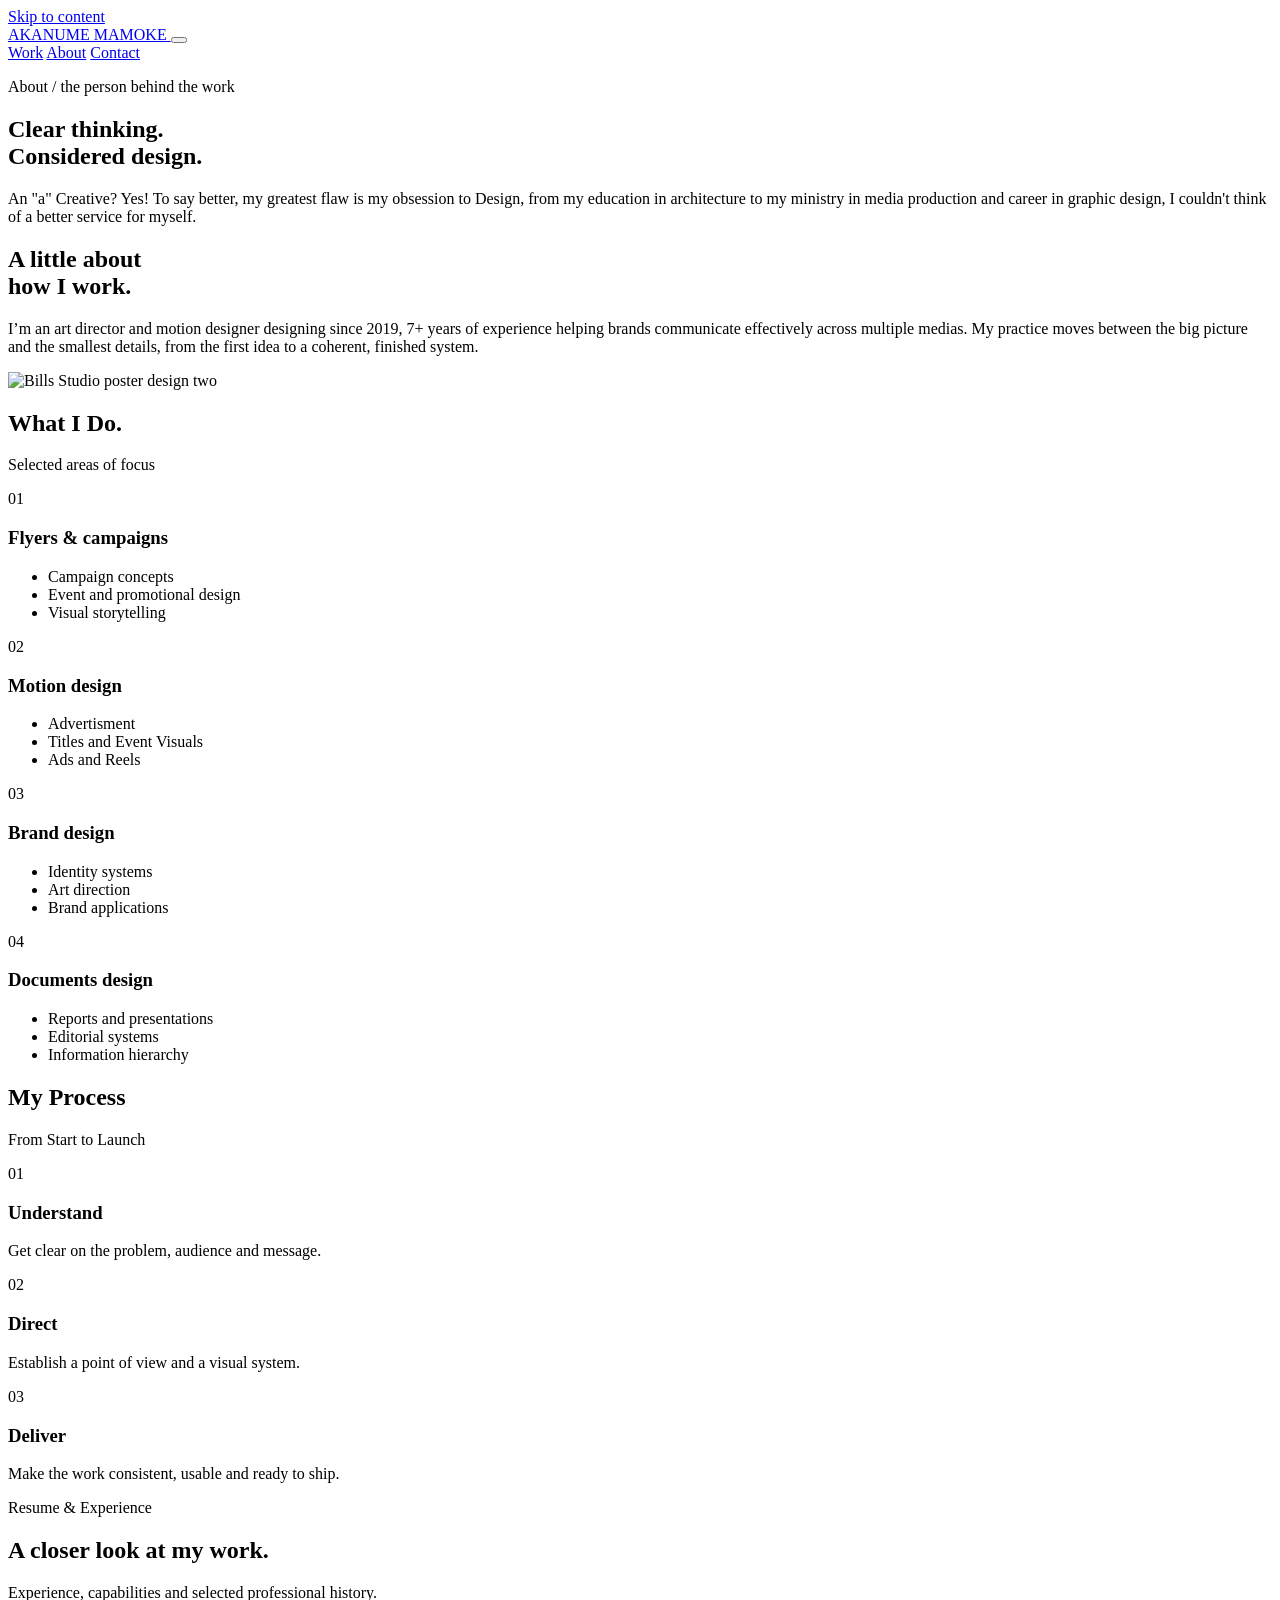
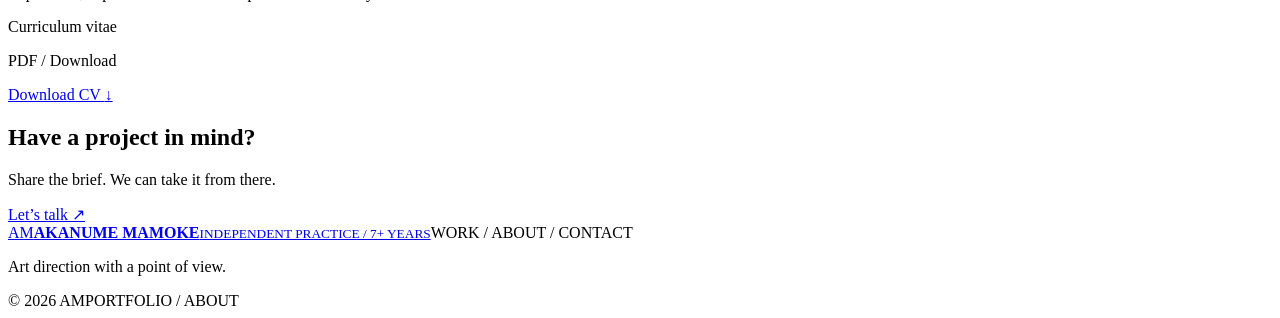
==== about.html @ b6629395 "Add files via upload" ====
<!doctype html>
<html lang="en">
<head>
  <meta charset="utf-8">
  <meta name="viewport" content="width=device-width, initial-scale=1">
  <meta name="theme-color" content="#f5f5f0">
  <meta name="description" content="About Akanume Mamoke: art director, motion design, approach and experience across campaigns, motion, brands and documents.">
  <title>About — Akanume Mamoke | Art Director & Motion Designer</title>
  <link rel="preconnect" href="https://fonts.googleapis.com">
  <link rel="preconnect" href="https://fonts.gstatic.com" crossorigin>
  <link href="https://fonts.googleapis.com/css2?family=DM+Mono:wght@400;500&family=DM+Sans:wght@400;500;600;700;800&display=swap" rel="stylesheet">
  <link rel="stylesheet" href="css/style.css">
  <script src="js/main.js" defer></script>
</head>
<body>
  <a class="skip-link" href="#main">Skip to content</a>
  <header class="site-header">
    <div class="header-inner wrap">
      <a class="brand" href="index.html" aria-label="Akanume Mamoke home">
        <span class="brand-mark">AKANUME MAMOKE</span>
      </a>
      <button class="menu-toggle" type="button" aria-expanded="false" aria-controls="primary-nav" aria-label="Open navigation"><span></span><span></span></button>
      <nav class="nav" id="primary-nav" aria-label="Main navigation">
        <a href="index.html">Work</a>
        <a href="about.html" aria-current="page">About</a>
        <a href="#contact">Contact</a>
      </nav>
    </div>
  </header>

  <main id="main" class="about-page">
    <section class="about-hero wrap reveal" aria-labelledby="about-title">
      <div><p class="eyebrow">About / the person behind the work</p><h1 id="about-title">Clear thinking.<br>Considered design.</h1></div>
      <div class="about-hero-aside"><p class="hero-statement">An "a" Creative? Yes! To say better, my greatest flaw is my obsession to Design, from my education in architecture to my ministry in media production and career in graphic design, I couldn't think of a better service for myself.</p></div>
    </section>

    <section class="about-intro wrap">
      <div class="site-section"></div>
      <div class="intro-grid">
        <div class="intro-copy reveal"><h2>A little about<br>how I work.</h2><p>I’m an art director and motion designer designing since 2019, 7+ years of experience helping brands communicate effectively across multiple medias. My practice moves between the big picture and the smallest details, from the first idea to a coherent, finished system.</p></div>
        <div class="monogram-card reveal" aria-label="AM monogram, independent practice"><img
                  src="assets/Me 02.png"
                  alt="Bills Studio poster design two"
                  draggable="false"
                ></div>
      </div>
      <div class="site-section"s></div>
      
    </section>

    <section class="capabilities wrap" aria-labelledby="capabilities-title">
     
      <div class="capabilities-heading"><h2 id="capabilities-title">What I Do.</h2><p class="eyebrow">Selected areas of focus</p></div>
      <div class="capability-grid">
        <article class="capability"><span class="category-number">01</span><h3>Flyers &amp; campaigns</h3><ul><li>Campaign concepts</li><li>Event and promotional design</li><li>Visual storytelling</li></ul></article>
        <article class="capability"><span class="category-number">02</span><h3>Motion design</h3><ul><li>Advertisment</li><li>Titles and Event Visuals</li><li>Ads and Reels</li></ul></article>
        <article class="capability"><span class="category-number">03</span><h3>Brand design</h3><ul><li>Identity systems</li><li>Art direction</li><li>Brand applications</li></ul></article>
        <article class="capability"><span class="category-number">04</span><h3>Documents design</h3><ul><li>Reports and presentations</li><li>Editorial systems</li><li>Information hierarchy</li></ul></article>
      </div>
    </section>

    <div class="site-section"s></div>

    <section class="capabilities wrap" aria-labelledby="capabilities-title" >
    
      <div class="capabilities-heading"><h2 id="capabilities-title">My Process</h2><p class="eyebrow">From Start to Launch</p></div>
      <div class="approach-grid">
        <article class="approach-card reveal"><span class="category-number">01</span><h3>Understand</h3><p>Get clear on the problem, audience and message.</p></article>
        <article class="approach-card reveal"><span class="category-number">02</span><h3>Direct</h3><p>Establish a point of view and a visual system.</p></article>
        <article class="approach-card reveal"><span class="category-number">03</span><h3>Deliver</h3><p>Make the work consistent, usable and ready to ship.</p></article>
      </div>
    </section>

    <div class="site-section"s></div>

    <section class="cv-section wrap reveal" aria-labelledby="cv-title">
      <div class="cv-copy"><span class="eyebrow">Resume &amp; Experience</span><h2 id="cv-title">A closer look at my work.</h2><p>Experience, capabilities and selected professional history.</p></div>
      <div class="cv-download"><div><span class="eyebrow">Curriculum vitae</span><p class="eyebrow">PDF / Download</p></div>
        <!-- Add your CV PDF at assets/cv.pdf to activate this download. -->
        <a class="button button-primary cv-button" href="assets/cv.pdf" download>Download CV <span aria-hidden="true">↓</span></a>
      </div>
    </section>

    <section class="contact-cta wrap about-contact reveal" id="contact">
      <div><h2>Have a project in mind?</h2><p>Share the brief. We can take it from there.</p></div>
      <a class="text-link" href="mailto:hello@yourdomain.com">Let’s talk <span aria-hidden="true">↗</span></a>
    </section>
  </main>

  <footer class="site-footer about-footer">
    <div class="wrap footer-inner">
      <div class="footer-top"><a class="brand" href="index.html"><span class="brand-mark">AM</span><span class="brand-copy"><strong>AKANUME MAMOKE</strong><small>INDEPENDENT PRACTICE / 7+ YEARS</small></span></a><span class="eyebrow">WORK / ABOUT / CONTACT</span></div>
      <p class="footer-statement">Art direction with a point of view.</p>
      <div class="footer-bottom"><span>© <span data-year>2026</span> AM</span><span>PORTFOLIO / ABOUT</span></div>
    </div>
  </footer>
</body>
</html>
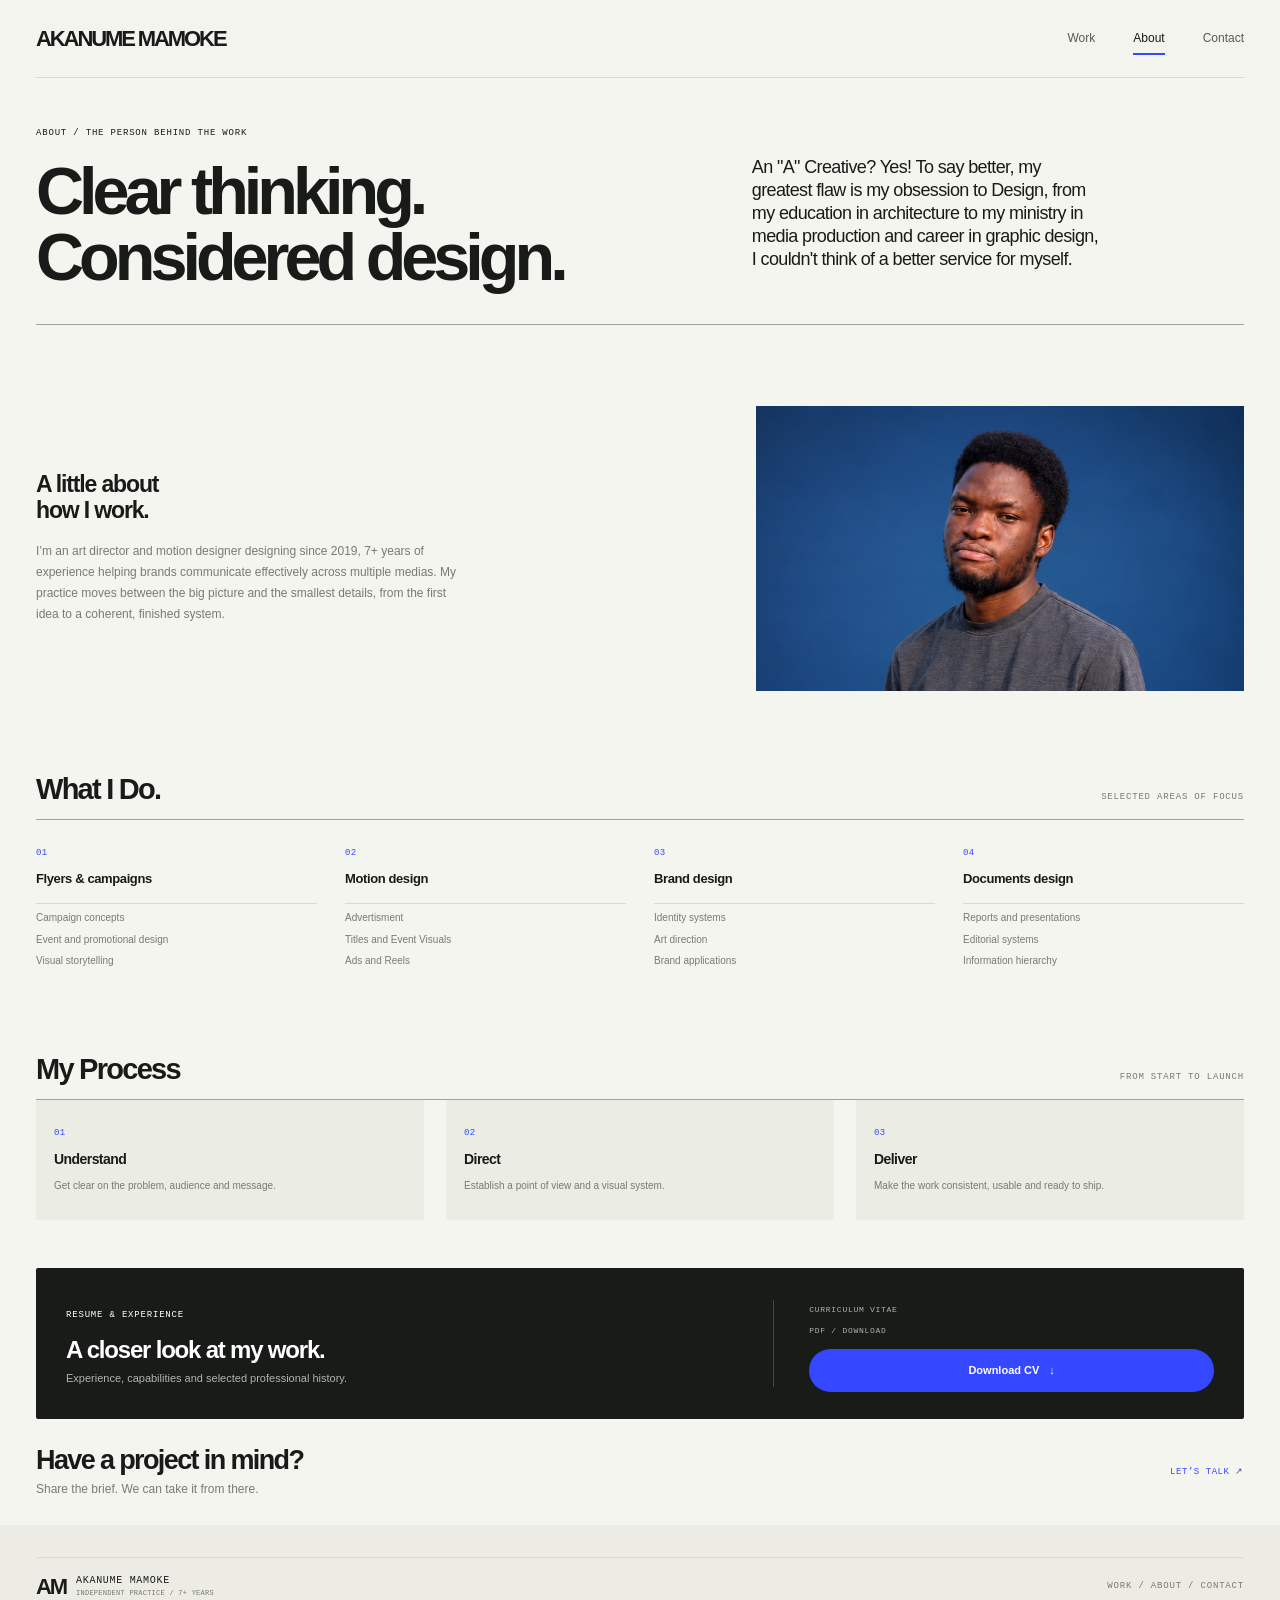
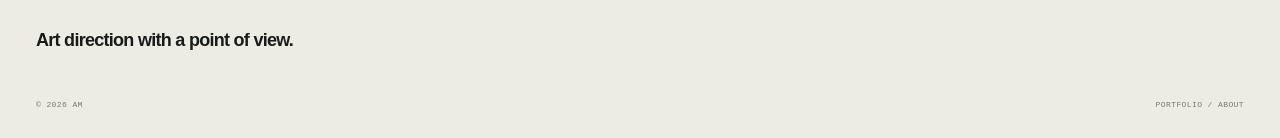
==== commit 44b7e948: "Update about.html" ====
--- a/about.html
+++ b/about.html
@@ -31,7 +31,7 @@
   <main id="main" class="about-page">
     <section class="about-hero wrap reveal" aria-labelledby="about-title">
       <div><p class="eyebrow">About / the person behind the work</p><h1 id="about-title">Clear thinking.<br>Considered design.</h1></div>
-      <div class="about-hero-aside"><p class="hero-statement">An "a" Creative? Yes! To say better, my greatest flaw is my obsession to Design, from my education in architecture to my ministry in media production and career in graphic design, I couldn't think of a better service for myself.</p></div>
+      <div class="about-hero-aside"><p class="hero-statement">An "A" Creative? Yes! To say better, my greatest flaw is my obsession to Design, from my education in architecture to my ministry in media production and career in graphic design, I couldn't think of a better service for myself.</p></div>
     </section>
 
     <section class="about-intro wrap">
--- a/css/style.css
+++ b/css/style.css
@@ -0,0 +1,660 @@
+:root {
+  --paper: #f5f5f0;
+  --paper-deep: #ecece5;
+  --ink: #191b19;
+  --muted: #777b73;
+  --line: #d9dbd3;
+  --line-strong: #9ea299;
+  --blue: #3548ff;
+  --lime: #d9ed58;
+  --rust: #cf654b;
+  --green: #284c3e;
+  --display: "DM Sans", Arial, sans-serif;
+  --mono: "DM Mono", monospace;
+  --wrap: 1240px;
+}
+
+
+
+
+
+.art-move {
+  position: relative;
+  overflow: hidden;
+  width: 100%;
+}
+
+.project-video {
+  display: block;
+  width: 100%;
+  height: 100%;
+  object-fit: cover;
+  object-position: center;
+}
+
+
+
+
+
+
+/* ========================================
+   FLYER CAROUSEL
+======================================== */
+
+.flyer-carousel {
+  width: 100%;
+  min-width: 0;
+  padding: 14px;
+  overflow: hidden;
+  background: #f1f0eb;
+}
+
+.flyer-viewport {
+  width: 100%;
+  overflow-x: auto;
+  overflow-y: hidden;
+  scrollbar-width: none;
+  cursor: grab;
+  touch-action: pan-x;
+  user-select: none;
+  scroll-behavior: auto;
+  overscroll-behavior-x: contain;
+}
+
+.flyer-viewport::-webkit-scrollbar {
+  display: none;
+}
+
+.flyer-viewport.is-dragging {
+  cursor: grabbing;
+}
+
+.flyer-track {
+  display: flex;
+  width: max-content;
+  align-items: stretch;
+}
+
+.flyer-set {
+  display: flex;
+  flex: 0 0 auto;
+  gap: 10px;
+  padding-right: 10px;
+}
+
+.flyer-slide {
+  flex: 0 0 clamp(130px, 15vw, 185px);
+  aspect-ratio: 4 / 5;
+  min-width: 0;
+  margin: 0;
+  overflow: hidden;
+  background: #e5e3dd;
+}
+
+.flyer-slide img {
+  display: block;
+  width: 100%;
+  height: 100%;
+  object-fit: cover;
+  pointer-events: none;
+  transition: transform 250ms ease;
+}
+
+@media (hover: hover) {
+  .flyer-slide:hover img {
+    transform: scale(1.025);
+  }
+}
+
+
+/* ========================================
+   CAROUSEL CONTROLS
+======================================== */
+
+.flyer-controls {
+  display: flex;
+  align-items: center;
+  justify-content: space-between;
+  gap: 12px;
+  padding-top: 14px;
+}
+
+.flyer-hint {
+  font-size: 9px;
+  line-height: 1.5;
+  letter-spacing: 0.1em;
+  text-transform: uppercase;
+  color: #77766f;
+}
+
+.flyer-buttons {
+  display: flex;
+  flex: 0 0 auto;
+  gap: 6px;
+}
+
+.flyer-buttons button {
+  display: grid;
+  width: 32px;
+  height: 32px;
+  place-items: center;
+  border: 1px solid #d4d2cb;
+  border-radius: 50%;
+  background: transparent;
+  color: #20201e;
+  font: inherit;
+  font-size: 16px;
+  cursor: pointer;
+  transition:
+    background-color 180ms ease,
+    color 180ms ease,
+    border-color 180ms ease;
+}
+
+.flyer-buttons button:hover {
+  background: #20201e;
+  color: #fff;
+  border-color: #20201e;
+}
+
+.flyer-buttons button:focus-visible,
+.flyer-viewport:focus-visible {
+  outline: 2px solid #315be8;
+  outline-offset: 3px;
+}
+
+
+/* Keep the project card consistent with the existing design */
+
+article.project-card {
+  display: block;
+  min-width: 0;
+  color: inherit;
+}
+
+.project-caption .project-arrow {
+  flex: 0 0 auto;
+}
+
+
+
+
+/* ===================================
+   BRAND DOCUMENT SLIDESHOW
+=================================== */
+
+.brand-carousel {
+  width: 100%;
+  min-width: 0;
+  padding: 14px;
+  overflow: hidden;
+  background: #f1f0eb;
+}
+
+.brand-viewport {
+  width: 100%;
+  aspect-ratio: 16 / 10;
+  overflow: hidden;
+  position: relative;
+  background: #e8e6df;
+}
+
+.brand-track {
+  display: flex;
+  flex-direction: column;
+  width: 100%;
+  transform: translateY(0);
+  will-change: transform;
+}
+
+.brand-slide {
+  flex: 0 0 auto;
+  width: 100%;
+  min-height: 0;
+  overflow: hidden;
+  display: grid;
+  place-items: center;
+  background: #fff;
+}
+
+.brand-slide img {
+  display: block;
+  width: 100%;
+  height: 100%;
+  object-fit: contain;
+  object-position: center;
+  pointer-events: none;
+  user-select: none;
+}
+
+/* Controls */
+
+.brand-carousel-controls {
+  display: flex;
+  align-items: center;
+  justify-content: space-between;
+  gap: 12px;
+  padding-top: 14px;
+}
+
+.brand-slide-label {
+  font-size: 9px;
+  line-height: 1.5;
+  letter-spacing: 0.1em;
+  text-transform: uppercase;
+  color: #77766f;
+}
+
+.brand-carousel-buttons {
+  display: flex;
+  gap: 6px;
+}
+
+.brand-carousel-buttons button {
+  width: 32px;
+  height: 32px;
+  display: grid;
+  place-items: center;
+  border: 1px solid #d4d2cb;
+  border-radius: 50%;
+  background: transparent;
+  color: #20201e;
+  font: inherit;
+  font-size: 16px;
+  cursor: pointer;
+  transition:
+    background-color 180ms ease,
+    color 180ms ease,
+    border-color 180ms ease;
+}
+
+.brand-carousel-buttons button:hover {
+  background: #20201e;
+  color: #fff;
+  border-color: #20201e;
+}
+
+.brand-carousel-buttons button:focus-visible,
+.brand-viewport:focus-visible {
+  outline: 2px solid #315be8;
+  outline-offset: 3px;
+}
+
+
+
+
+.site-section {
+  /* Adjust the 'rem' or 'px' value to change the gap size */
+  margin-bottom: 3rem; 
+}
+
+
+
+
+
+/* Responsive */
+
+@media (max-width: 680px) {
+  .brand-carousel {
+    padding: 10px;
+  }
+
+  .brand-carousel-controls {
+    padding-top: 10px;
+  }
+
+  .brand-slide-label {
+    font-size: 8px;
+  }
+}
+
+/* Accessibility */
+
+@media (prefers-reduced-motion: reduce) {
+  .brand-track {
+    will-change: auto;
+  }
+
+  .brand-carousel-buttons button {
+    transition: none;
+  }
+}
+
+
+
+
+
+
+
+
+* { box-sizing: border-box; }
+html { scroll-behavior: smooth; scroll-padding-top: 90px; }
+body { margin: 0; background: var(--paper); color: var(--ink); font-family: var(--display); font-size: 15px; line-height: 1.55; -webkit-font-smoothing: antialiased; }
+a { color: inherit; text-decoration: none; }
+button, a { -webkit-tap-highlight-color: transparent; }
+button { font: inherit; }
+img, svg { max-width: 100%; }
+.wrap { width: min(var(--wrap), calc(100% - 72px)); margin-inline: auto; }
+.skip-link { position: absolute; left: 16px; top: -60px; z-index: 100; background: var(--ink); color: white; padding: 10px 14px; }
+.skip-link:focus { top: 12px; }
+
+.site-header { position: relative; z-index: 20; background: color-mix(in srgb, var(--paper) 94%, transparent); }
+.header-inner { min-height: 78px; display: flex; align-items: center; justify-content: space-between; border-bottom: 1px solid var(--line); }
+.brand { display: inline-flex; align-items: center; gap: 10px; min-width: max-content; }
+.brand-mark { font-size: 22px; font-weight: 800; letter-spacing: -.095em; line-height: 1; }
+.brand-copy { display: flex; flex-direction: column; gap: 2px; }
+.brand-copy strong { font: 500 10px/1.2 var(--mono); letter-spacing: .07em; }
+.brand-copy small { font: 400 7px/1.4 var(--mono); letter-spacing: .035em; color: var(--muted); }
+.nav { display: flex; align-items: center; gap: 38px; }
+.nav a { position: relative; padding: 9px 0; color: #565a53; font-size: 12px; transition: color .2s ease; }
+.nav a::after { position: absolute; content: ""; left: 0; right: 100%; bottom: 2px; height: 2px; background: var(--blue); transition: right .22s ease; }
+.nav a:hover, .nav a[aria-current="page"] { color: var(--ink); }
+.nav a:hover::after, .nav a[aria-current="page"]::after { right: 0; }
+.menu-toggle { display: none; border: 1px solid var(--line); background: transparent; width: 42px; height: 42px; align-items: center; justify-content: center; flex-direction: column; gap: 5px; cursor: pointer; }
+.menu-toggle span { width: 16px; height: 1px; background: var(--ink); transition: transform .2s ease; }
+
+.eyebrow { margin: 0; font: 400 9px/1.6 var(--mono); letter-spacing: .09em; text-transform: uppercase; }
+.muted { color: var(--muted); font-size: 12px; }
+.hero { display: grid; grid-template-columns: minmax(0, 1.75fr) minmax(250px, .8fr); gap: 52px; padding-top: 54px; padding-bottom: 44px; align-items: end; }
+.hero-main h1, .about-hero h1 { margin: 19px 0 31px; font-size: clamp(48px, 5.6vw, 76px); line-height: .98; letter-spacing: -.075em; font-weight: 700; }
+.hero-meta { display: flex; flex-wrap: wrap; gap: 35px; color: var(--ink); font: 500 8px/1.5 var(--mono); letter-spacing: .07em; text-transform: uppercase; }
+.hero-aside { border-left: 1px solid var(--line); padding: 2px 0 0 28px; max-width: 320px; margin-bottom: 3px; }
+.hero-statement { font-size: 19px; line-height: 1.28; font-weight: 500; letter-spacing: -.035em; margin: 0 0 17px; }
+.hero-aside .muted { max-width: 255px; margin: 0 0 19px; line-height: 1.7; }
+.hero-actions { display: flex; align-items: center; flex-wrap: wrap; gap: 20px; }
+.button { min-height: 42px; display: inline-flex; align-items: center; justify-content: center; gap: 10px; padding: 0 19px; border: 1px solid transparent; border-radius: 999px; font-size: 11px; font-weight: 600; transition: background .2s ease, color .2s ease, transform .2s ease, border-color .2s ease; cursor: pointer; }
+.button:hover { transform: translateY(-2px); }
+.button-primary { background: var(--blue); color: white; }
+.button-primary:hover { background: #2537df; }
+.button-primary:focus-visible, .text-link:focus-visible, .nav a:focus-visible, .project-card:focus-visible { outline: 2px solid var(--blue); outline-offset: 4px; }
+.text-link { font-size: 11px; font-weight: 600; transition: color .2s ease; }
+.text-link span, .button span { display: inline-block; transition: transform .2s ease; }
+.text-link:hover { color: var(--blue); }
+.text-link:hover span, .button:hover span { transform: translate(2px, -2px); }
+
+.work { border-top: 1px solid var(--line-strong); }
+.section-kicker { min-height: 47px; display: flex; justify-content: space-between; align-items: center; gap: 20px; border-bottom: 1px solid var(--line); }
+.section-kicker .eyebrow { color: var(--muted); }
+.work-category { padding: 26px 0 25px; }
+.category-heading { display: flex; justify-content: space-between; align-items: baseline; gap: 20px; margin-bottom: 16px; }
+.category-heading h3 { display: flex; align-items: center; gap: 17px; margin: 0; font-size: 23px; line-height: 1.2; font-weight: 700; letter-spacing: -.055em; }
+.category-number, .project-index { color: var(--blue); font: 500 9px/1.5 var(--mono); letter-spacing: .04em; }
+.category-heading > p { color: var(--muted); text-align: right; }
+.project-grid { display: grid; grid-template-columns: repeat(2, minmax(0, 1fr)); gap: 34px; }
+.project-card { display: block; min-width: 0; }
+.artwork { position: relative; width: 100%; aspect-ratio: 1.72 / 1; overflow: hidden; isolation: isolate; transition: transform .28s ease; }
+.project-card:hover .artwork { transform: translateY(-3px); }
+.project-caption { display: flex; justify-content: space-between; align-items: flex-start; gap: 15px; padding-top: 11px; }
+.project-caption > div { display: flex; align-items: baseline; flex-wrap: wrap; column-gap: 18px; row-gap: 4px; }
+.project-caption h4 { margin: 0; font-size: 14px; font-weight: 600; letter-spacing: -.035em; }
+.project-arrow { font-size: 16px; line-height: 1.2; transition: transform .2s ease, color .2s ease; }
+.project-card:hover .project-arrow { color: var(--blue); transform: translate(2px, -2px); }
+.project-note { margin: 3px 0 0; color: var(--muted); font: 400 8px/1.6 var(--mono); letter-spacing: .04em; text-transform: uppercase; }
+
+/* Project artwork: lightweight vector-style specimens, easy to replace with real project images. */
+.art-micro { margin: 0; font: 500 7px/1.4 var(--mono); letter-spacing: .06em; }
+.art-after-hours { background: #20271f; color: #f3f1e7; padding: 3.7%; }
+.art-frame { height: 100%; position: relative; border: 1px solid #53604d; padding: 3.3%; }
+.art-headline { position: absolute; left: 3.3%; top: 24%; z-index: 1; font-size: clamp(30px, 4.2vw, 65px); line-height: .82; font-weight: 800; letter-spacing: -.075em; }
+.art-sun { position: absolute; right: 6%; top: 13%; width: 23%; aspect-ratio: 1; border-radius: 50%; background: #f36b45; }
+.art-rule { position: absolute; left: 3.3%; right: 3.3%; bottom: 24%; border-top: 1px solid #596054; }
+.art-bottom { position: absolute; bottom: 4%; left: 3.3%; right: 3.3%; display: flex; justify-content: space-between; gap: 10px; font: 400 6px/1.4 var(--mono); letter-spacing: .04em; }
+.art-stamp { position: absolute; right: 3.3%; bottom: 1.5%; font: 400 5px/1.4 var(--mono); letter-spacing: .08em; }
+.art-no-signal { padding: 4.5%; background: var(--blue); color: white; }
+.signal-headline { position: absolute; left: 5%; top: 21%; font-size: clamp(33px, 5.2vw, 76px); line-height: .83; font-weight: 700; letter-spacing: -.08em; }
+.signal-ring { position: absolute; top: 10%; right: 8%; width: 21%; aspect-ratio: 1; border: clamp(6px, 1vw, 13px) solid var(--lime); border-radius: 50%; }
+.signal-ring::after { position: absolute; content: ""; inset: 24%; border: 2px solid white; border-radius: 50%; }
+.signal-bars { position: absolute; right: 9%; bottom: 18%; height: 18%; display: flex; align-items: end; gap: 5px; }
+.signal-bars i { display: block; width: clamp(4px, .7vw, 8px); background: var(--lime); }
+.signal-bars i:nth-child(1) { height: 30%; } .signal-bars i:nth-child(2) { height: 50%; } .signal-bars i:nth-child(3) { height: 75%; } .signal-bars i:nth-child(4) { height: 100%; }
+.art-pill { position: absolute; left: 5%; bottom: 19%; padding: 5px 14px; border-radius: 99px; background: white; color: var(--blue); font: 500 6px/1 var(--mono); }
+.signal-footer { position: absolute; left: 5%; bottom: 4%; margin: 0; font: 400 6px/1.4 var(--mono); letter-spacing: .04em; }
+.art-move { background: linear-gradient(135deg, #373fd0 0%, #5843ce 47%, #ef775a 100%); color: white; }
+.art-move .art-micro { position: absolute; left: 4%; top: 5%; }
+.move-lines { position: absolute; left: 5%; top: 37%; width: 28%; display: grid; gap: 9px; }
+.move-lines i { height: 1px; background: rgba(255,255,255,.8); }
+.move-lines i:nth-child(2) { width: 78%; margin-left: 8%; } .move-lines i:nth-child(3) { width: 63%; margin-left: 15%; } .move-lines i:nth-child(4) { width: 48%; margin-left: 23%; }
+.move-orbit { position: absolute; top: 13%; left: 31%; height: 70%; aspect-ratio: 1; border: 1px solid rgba(255,218,130,.95); border-radius: 50%; }
+.orbit-two { inset: 22% auto auto 38%; height: 52%; }.orbit-three { inset: 31% auto auto 45%; height: 34%; }
+.move-core { position: absolute; width: 15%; aspect-ratio: 1; border-radius: 50%; background: #ffb19a; left: 49.5%; top: 42%; }
+.move-sweep { position: absolute; right: 8%; top: 21%; width: 16%; height: 21%; border: 2px solid transparent; border-top-color: rgba(255,255,255,.85); border-right-color: rgba(255,255,255,.85); border-radius: 50%; transform: rotate(20deg); }
+.move-copy { position: absolute; left: 3%; bottom: 6%; font-size: clamp(12px, 1.5vw, 21px); letter-spacing: -.04em; }
+.move-time { position: absolute; right: 3%; bottom: 6%; font: 400 6px/1 var(--mono); }
+.art-form { background: #dbe0d5; padding: 3.5%; color: #24342c; }
+.form-inner { height: 100%; background: #f1f0e6; padding: 3.5%; display: flex; flex-direction: column; }
+.form-blocks { flex: 1; display: grid; grid-template-columns: 1.2fr .9fr .8fr; align-items: center; padding: 4% 0; }
+.form-blocks > span { display: flex; align-items: center; justify-content: center; min-height: 68%; font-weight: 700; font-size: clamp(11px, 1.9vw, 23px); line-height: 1.12; letter-spacing: -.06em; }
+.form-dark { background: #355a49; color: #fff; }.form-rust { background: #d2644b; color: #fff; font-size: clamp(9px, 1.3vw, 16px) !important; }.form-lime { background: #d8ec5c; }.form-lime i { width: 35%; aspect-ratio: 1; border-radius: 50%; background: #355a49; }
+.form-rule { height: 1px; background: #cfd1c7; margin-bottom: 2%; }
+.art-soma { display: grid; grid-template-columns: .8fr 1.2fr; padding: 4%; gap: 6%; background: #e9e7dc; color: #254936; }
+.soma-pack { position: relative; background: #214533; color: #e4f45d; display: flex; align-items: center; justify-content: center; }
+.soma-dot { display: grid; place-items: center; background: #d9ed58; border-radius: 50%; color: #254936; width: 48%; aspect-ratio: 1; font-size: clamp(25px, 4.4vw, 60px); letter-spacing: -.1em; font-weight: 700; }
+.soma-label { position: absolute; left: 7%; bottom: 5%; color: #f7f4e7; font: 400 6px/1.3 var(--mono); }
+.soma-info { display: flex; flex-direction: column; min-width: 0; padding-top: 2%; }
+.soma-info > strong { font-size: clamp(22px, 3vw, 38px); line-height: .95; letter-spacing: -.06em; }
+.soma-info > p:not(.art-micro) { font: 400 7px/1.4 var(--mono); letter-spacing: .04em; }
+.soma-rule { height: 1px; background: #c9c9b9; margin: 5% 0; }
+.soma-products { display: flex; align-items: center; gap: 8%; margin-bottom: 5%; }
+.soma-products > span { padding: 7% 5%; width: 43%; aspect-ratio: .8; background: #214533; color: white; font-size: 8px; font-weight: 700; display: flex; flex-direction: column; justify-content: center; align-items: center; }
+.soma-products small { font: 400 5px/1.5 var(--mono); }
+.soma-products .soma-cup { width: 34%; background: #f5f2e6; border: 1px solid #cfcec2; color: #254936; }
+.soma-info .art-micro { font-size: 5px; color: #6a7666; }
+.art-field { background: #dbe0d7; padding: 3.5%; }
+.field-paper { display: grid; grid-template-columns: 1fr .56fr; align-items: center; gap: 8%; height: 100%; padding: 3.5%; background: #f2f0e7; color: #3e5345; }
+.field-copy { min-width: 0; }.field-copy > strong { display: block; margin: 8% 0 2%; font-size: clamp(32px, 5vw, 65px); line-height: .9; letter-spacing: -.09em; font-weight: 700; }
+.field-copy > p:not(.art-micro) { font: 400 6px/1.5 var(--mono); letter-spacing: .04em; }
+.field-swatches { display: flex; gap: 4px; margin-top: 10%; }.field-swatches i { display: block; width: 18%; height: 17px; background: #355345; }.field-swatches i:nth-child(2) { background: #d9ed58; }.field-swatches i:nth-child(3) { background: #c96d54; }.field-swatches i:nth-child(4) { background: #d9ded5; border: 1px solid #cbd0c8; }
+.field-pack { aspect-ratio: .8; background: #c4cdc1; padding: 8%; display: flex; align-items: center; justify-content: center; flex-direction: column; }
+.field-pack span { background: #304938; width: 100%; height: 63%; position: relative; }.field-pack span::after { content: ""; position: absolute; left: 36%; top: 27%; width: 28%; aspect-ratio: 1; background: #d9ed58; border-radius: 50%; }
+.field-pack strong { margin-top: 7%; font-size: 9px; }.field-pack small { font: 400 5px/1.3 var(--mono); }
+.art-report { display: grid; grid-template-columns: .85fr 1fr; gap: 5%; padding: 3.5%; background: #e8e5dc; }
+.report-cover { background: #f9f7ef; padding: 8%; display: flex; flex-direction: column; }
+.report-cover .art-micro { color: #c9503c; }.report-line { height: 2px; background: #c9503c; margin: 7% 0 10%; }
+.report-cover strong { font-size: clamp(17px, 2.3vw, 28px); line-height: .96; letter-spacing: -.05em; }
+.report-cover p:not(.art-micro) { font-size: 7px; line-height: 1.4; color: #777b73; margin: 12% 0 auto; }
+.report-cover small { font: 400 5px/1.4 var(--mono); }
+.report-pages { background: #b94936; color: white; padding: 7%; position: relative; display: flex; flex-direction: column; }
+.report-pages > strong { font-size: clamp(17px, 2.4vw, 29px); line-height: 1.02; letter-spacing: -.05em; margin-top: 9%; }
+.report-lines { display: grid; gap: 7px; margin-top: auto; margin-bottom: 4%; }.report-lines i { height: 2px; background: rgba(255,255,255,.35); width: 70%; }.report-lines i:nth-child(2) { width: 55%; }.report-lines i:nth-child(3) { width: 62%; }
+.report-number { position: absolute; right: 8%; bottom: 8%; display: grid; place-items: center; background: #f8f5e9; color: #b94936; width: 28px; aspect-ratio: 1; border-radius: 50%; font-size: 8px; }
+.art-practice { display: grid; grid-template-columns: 1fr .9fr; gap: 7%; background: #c9bca5; padding: 4%; color: #4b3c2e; }
+.practice-cover { background: #f2e9d8; padding: 8%; display: flex; flex-direction: column; }.practice-cover > strong { font-size: clamp(17px, 2.4vw, 30px); line-height: .97; letter-spacing: -.06em; margin: 15% 0 8%; }
+.practice-line { height: 1px; background: #cabba2; }.practice-cover > p:not(.art-micro) { font-size: 7px; line-height: 1.4; }.practice-cover > small { margin-top: auto; font: 400 5px/1.4 var(--mono); }
+.practice-contents { background: #eee2cf; padding: 8%; align-self: center; }.practice-contents > span { display: flex; justify-content: space-between; gap: 6px; border-bottom: 1px solid #d4c6b2; padding: 8% 0; font-size: clamp(6px, .8vw, 9px); }.practice-contents b { font: 400 7px/1.4 var(--mono); }
+
+.contact-cta { border-top: 1px solid var(--line-strong); padding-top: 24px; padding-bottom: 44px; display: flex; justify-content: space-between; align-items: center; gap: 30px; }
+.contact-cta h2 { margin: 0 0 4px; font-size: 27px; line-height: 1.1; letter-spacing: -.06em; }
+.contact-cta p { margin: 0; color: var(--muted); font-size: 12px; }
+.site-footer { background: var(--paper-deep); }
+.footer-inner { padding-top: 32px; padding-bottom: 27px; }
+.footer-top { display: flex; justify-content: space-between; align-items: center; gap: 24px; border-top: 1px solid var(--line); padding-top: 17px; }
+.footer-top > .eyebrow { color: var(--muted); }
+.footer-statement { margin: 36px 0 8px; font-size: 18px; font-weight: 600; letter-spacing: -.04em; }
+.footer-disciplines { color: var(--muted); font-size: 11px; margin: 0 0 42px; }
+.footer-bottom { display: flex; justify-content: space-between; gap: 20px; color: var(--muted); font: 400 8px/1.5 var(--mono); letter-spacing: .05em; text-transform: uppercase; }
+
+/* About page */
+.about-hero { display: grid; grid-template-columns: 1.15fr .85fr; gap: 50px; align-items: end; padding-top: 48px; padding-bottom: 34px; }
+.about-hero h1 { margin-bottom: 0; font-size: clamp(43px, 5.2vw, 68px); }
+.about-hero-aside { padding-bottom: 2px; max-width: 385px; }
+.about-hero-aside .hero-statement { font-size: 18px; max-width: 350px; }
+.about-hero-aside .muted { line-height: 1.7; margin: 0; max-width: 330px; }
+.about-intro { border-top: 1px solid var(--line-strong); }
+.intro-grid { display: grid; grid-template-columns: 1fr .85fr; gap: 12%; padding: 33px 0 25px; align-items: center; }
+.intro-copy h2 { font-size: 23px; line-height: 1.12; letter-spacing: -.05em; margin: 0 0 17px; }
+.intro-copy p { max-width: 430px; color: var(--muted); font-size: 12px; line-height: 1.75; margin: 0; }
+.monogram-card { position: relative; min-height: 230px; background: #e9ebe3; display: flex; align-items: center; justify-content: center; }
+.monogram-card > .eyebrow { position: absolute; left: 20px; top: 17px; font-size: 7px; }
+.monogram-circle { display: grid; place-items: center; width: 130px; aspect-ratio: 1; border-radius: 50%; background: #d9ed58; font-size: 55px; line-height: 1; font-weight: 700; letter-spacing: -.09em; }
+.monogram-label { left: auto !important; top: auto !important; right: 18px; bottom: 15px; }
+.belief-row { border-top: 1px solid var(--line); padding: 19px 0 31px; display: grid; grid-template-columns: 1fr .85fr; gap: 12%; align-items: start; }
+.belief-row h3 { margin: 0; font-size: 17px; line-height: 1.2; letter-spacing: -.04em; }
+.belief-row p { margin: 0; max-width: 390px; color: var(--muted); font-size: 11px; line-height: 1.7; }
+.capabilities { border-top: 1px solid transparent; }
+.capabilities-heading { display: flex; justify-content: space-between; align-items: baseline; gap: 20px; border-bottom: 1px solid var(--line-strong); padding: 8px 0 13px; }
+.capabilities-heading h2, .approach > h2 { margin: 0; font-size: 29px; line-height: 1.15; letter-spacing: -.06em; }
+.capabilities-heading .eyebrow { color: var(--muted); }
+.capability-grid { display: grid; grid-template-columns: repeat(4, minmax(0, 1fr)); gap: 28px; padding: 18px 0 27px; }
+.capability { min-width: 0; }
+.capability h3 { margin: 8px 0 14px; font-size: 13px; letter-spacing: -.03em; }
+.capability ul { list-style: none; padding: 0; margin: 0; border-top: 1px solid var(--line); }
+.capability li { font-size: 10px; color: var(--muted); padding: 6px 0 0; }
+.approach { border-top: 1px solid var(--line); padding-bottom: 30px; }
+.approach > h2 { margin: 6px 0 20px; }
+.approach-grid { display: grid; grid-template-columns: repeat(3, minmax(0, 1fr)); gap: 22px; }
+.approach-card { min-height: 120px; padding: 18px; background: #ebede5; transition: background .2s ease, transform .2s ease; }
+.approach-card:hover { background: #e5e8df; transform: translateY(-2px); }
+.approach-card h3 { margin: 7px 0 8px; font-size: 14px; letter-spacing: -.04em; }
+.approach-card p { margin: 0; font-size: 10px; color: var(--muted); }
+.cv-section { display: grid; grid-template-columns: 1.4fr .8fr; gap: 35px; align-items: center; padding: 27px 30px; background: var(--ink); color: white; border-radius: 2px; }
+.cv-copy { border-right: 1px solid #434740; padding-right: 28px; }
+.cv-copy h2 { margin: 12px 0 7px; font-size: 24px; line-height: 1.15; letter-spacing: -.05em; }
+.cv-copy p { margin: 0; color: #b1b5ac; font-size: 11px; }
+.cv-download { display: flex; flex-direction: column; gap: 12px; }
+.cv-download .eyebrow { color: #b1b5ac; font-size: 8px; }
+.cv-download p { margin: 6px 0 0; }
+.cv-button { width: 100%; min-height: 43px; }
+.about-contact { padding-top: 27px; padding-bottom: 26px; border-top: 0; }
+.about-contact .text-link { color: var(--blue); text-transform: uppercase; font: 500 9px/1.5 var(--mono); letter-spacing: .06em; }
+.about-footer .footer-statement { margin-top: 29px; }
+.about-footer .footer-bottom { margin-top: 44px; }
+
+/* Gentle entrance, reduced-motion friendly. */
+.js-ready .reveal { opacity: 0; transform: translateY(10px); transition: opacity .55s ease, transform .55s cubic-bezier(.2,.65,.25,1); }
+.js-ready .reveal.is-visible { opacity: 1; transform: translateY(0); }
+
+@media (min-width: 1440px) {
+  .hero-main h1 { font-size: 82px; }
+  .art-headline { font-size: 65px; }
+  .signal-headline { font-size: 76px; }
+}
+@media (max-width: 900px) {
+  .wrap { width: min(var(--wrap), calc(100% - 48px)); }
+  .hero { gap: 30px; grid-template-columns: minmax(0, 1.4fr) minmax(230px, .8fr); }
+  .hero-main h1 { font-size: clamp(46px, 7vw, 62px); }
+  .project-grid { gap: 24px; }
+  .category-heading h3 { font-size: 21px; }
+  .capability-grid { gap: 18px; }
+  .intro-grid { gap: 7%; }
+  .monogram-card { min-height: 200px; }
+  .monogram-circle { width: 112px; font-size: 48px; }
+}
+@media (max-width: 640px) {
+  html { scroll-padding-top: 72px; }
+  .wrap { width: calc(100% - 36px); }
+  .header-inner { min-height: 68px; }
+  .brand-mark { font-size: 21px; }
+  .brand-copy strong { font-size: 9px; }
+  .brand-copy small { font-size: 6px; }
+  .menu-toggle { display: flex; }
+  .menu-toggle[aria-expanded="true"] span:first-child { transform: translateY(3px) rotate(45deg); }
+  .menu-toggle[aria-expanded="true"] span:last-child { transform: translateY(-3px) rotate(-45deg); }
+  .nav { position: absolute; top: 68px; left: 0; right: 0; display: flex; flex-direction: column; align-items: stretch; gap: 0; padding: 6px 18px 12px; background: var(--paper); border-bottom: 1px solid var(--line); opacity: 0; visibility: hidden; transform: translateY(-5px); transition: opacity .18s ease, transform .18s ease, visibility .18s ease; }
+  .nav.is-open { opacity: 1; visibility: visible; transform: translateY(0); }
+  .nav a { padding: 13px 0; border-bottom: 1px solid var(--line); font-size: 13px; }
+  .nav a:last-child { border-bottom: 0; }
+  .nav a::after { display: none; }
+  .hero { display: block; padding-top: 38px; padding-bottom: 29px; }
+  .hero-main h1 { margin: 19px 0 24px; font-size: clamp(44px, 12vw, 63px); }
+  .hero-meta { gap: 12px 22px; font-size: 7px; }
+  .hero-aside { max-width: none; margin-top: 29px; padding-left: 17px; }
+  .hero-statement { font-size: 18px; }
+  .hero-aside .muted { max-width: 320px; }
+  .section-kicker { min-height: 43px; }
+  .section-kicker .eyebrow { font-size: 7px; }
+  .section-kicker .eyebrow:last-child { text-align: right; }
+  .work-category { padding: 22px 0 19px; }
+  .category-heading { display: block; margin-bottom: 13px; }
+  .category-heading h3 { font-size: 21px; gap: 11px; }
+  .category-heading > p { margin-top: 5px; font-size: 7px; text-align: left; }
+  .project-grid { grid-template-columns: 1fr; gap: 25px; }
+  .artwork { aspect-ratio: 1.45 / 1; }
+  .art-headline { font-size: clamp(45px, 13vw, 65px); }
+  .signal-headline { font-size: clamp(52px, 15vw, 76px); }
+  .move-copy { font-size: clamp(17px, 4vw, 21px); }
+  .form-blocks > span { font-size: clamp(17px, 4vw, 23px); }
+  .form-rust { font-size: clamp(13px, 3vw, 16px) !important; }
+  .soma-dot { font-size: clamp(38px, 10vw, 60px); }
+  .soma-info > strong { font-size: clamp(35px, 9vw, 48px); }
+  .field-copy > strong { font-size: clamp(50px, 13vw, 65px); }
+  .report-cover strong, .practice-cover > strong { font-size: clamp(25px, 7vw, 34px); }
+  .project-caption h4 { font-size: 14px; }
+  .contact-cta { align-items: flex-start; flex-direction: column; gap: 17px; padding-top: 21px; padding-bottom: 32px; }
+  .contact-cta h2 { font-size: 25px; }
+  .contact-cta .button { width: 100%; }
+  .footer-inner { padding-top: 23px; padding-bottom: 20px; }
+  .footer-top { align-items: flex-start; }
+  .footer-top > .eyebrow { max-width: 100px; text-align: right; font-size: 7px; }
+  .footer-statement { margin-top: 26px; font-size: 16px; }
+  .footer-disciplines { margin-bottom: 32px; }
+  .footer-bottom { font-size: 7px; }
+  .about-hero { display: block; padding-top: 38px; padding-bottom: 27px; }
+  .about-hero h1 { margin: 17px 0 22px; font-size: clamp(42px, 11.5vw, 61px); }
+  .about-hero-aside { padding-left: 16px; border-left: 1px solid var(--line); }
+  .about-intro .section-kicker { margin-top: 0; }
+  .intro-grid { grid-template-columns: 1fr; gap: 24px; padding-top: 25px; }
+  .intro-copy h2 { font-size: 22px; }
+  .monogram-card { min-height: 205px; }
+  .belief-row { grid-template-columns: 1fr; gap: 12px; padding-bottom: 25px; }
+  .belief-row h3 { font-size: 17px; }
+  .capabilities-heading h2, .approach > h2 { font-size: 26px; }
+  .capabilities-heading .eyebrow { font-size: 7px; text-align: right; }
+  .capability-grid { grid-template-columns: repeat(2, minmax(0, 1fr)); gap: 23px 18px; padding: 17px 0 25px; }
+  .capability h3 { font-size: 12px; }
+  .capability li { font-size: 10px; }
+  .approach-grid { grid-template-columns: 1fr; gap: 10px; }
+  .approach-card { min-height: auto; padding: 15px; }
+  .cv-section { grid-template-columns: 1fr; gap: 23px; padding: 22px 18px; }
+  .cv-copy { border-right: 0; border-bottom: 1px solid #434740; padding: 0 0 19px; }
+  .cv-copy h2 { font-size: 23px; }
+  .cv-download { gap: 9px; }
+  .about-contact { flex-direction: row; align-items: center; gap: 10px; }
+  .about-contact h2 { font-size: 20px; }
+  .about-contact p { font-size: 10px; }
+  .about-contact .text-link { white-space: nowrap; }
+}
+@media (prefers-reduced-motion: reduce) {
+  html { scroll-behavior: auto; }
+  *, *::before, *::after { animation-duration: .01ms !important; animation-iteration-count: 1 !important; transition-duration: .01ms !important; scroll-behavior: auto !important; }
+  .js-ready .reveal { opacity: 1; transform: none; }
+}
+
+
+
+
+/* ========================================
+   RESPONSIVE LAYOUT
+======================================== */
+
+@media (max-width: 680px) {
+  .flyer-carousel {
+    padding: 10px;
+  }
+
+  .flyer-set {
+    gap: 8px;
+    padding-right: 8px;
+  }
+
+  .flyer-slide {
+    flex-basis: clamp(128px, 40vw, 165px);
+  }
+
+  .flyer-controls {
+    padding-top: 10px;
+  }
+
+  .flyer-hint {
+    font-size: 8px;
+  }
+}
+
+
+/* Respect reduced-motion preferences */
+
+@media (prefers-reduced-motion: reduce) {
+  .flyer-slide img,
+  .flyer-buttons button {
+    transition: none;
+  }
+}
